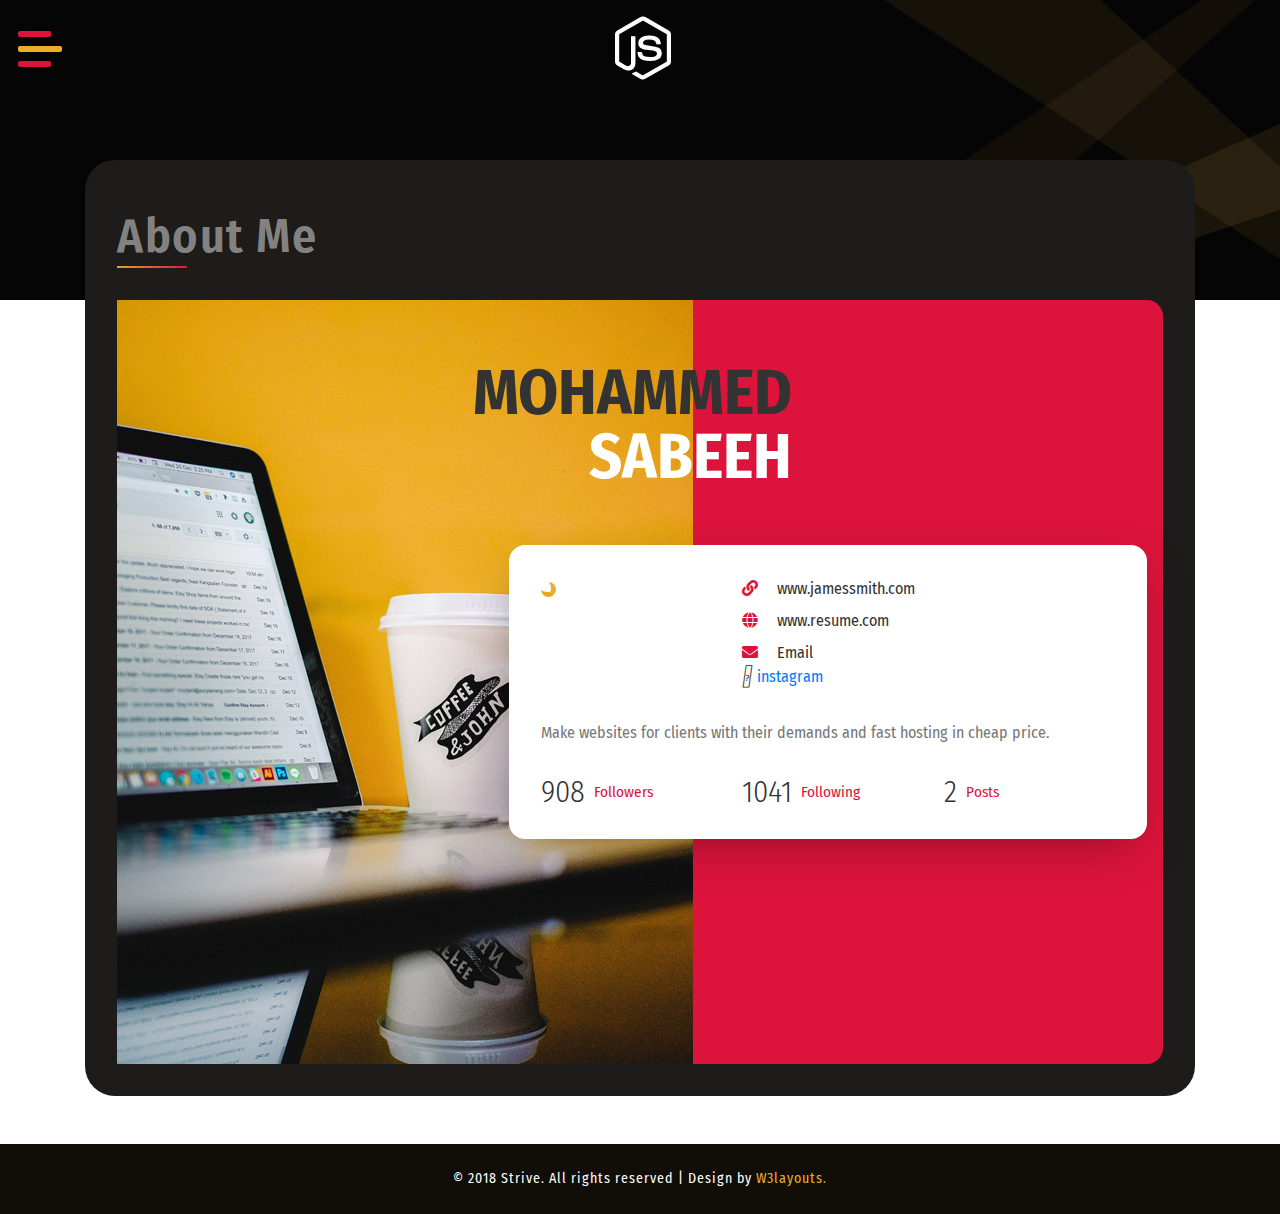
==== about.html @ 74594234 "Add files via upload" ====
<!--Author: W3layouts
Author URL: http://w3layouts.com
License: Creative Commons Attribution 3.0 Unported
License URL: http://creativecommons.org/licenses/by/3.0/
-->

<!DOCTYPE html>
<html lang="zxx">

<head>
    <title>Strive Personal Category Bootstrap Responsive website Template | About :: w3layouts</title>
    <meta name="viewport" content="width=device-width, initial-scale=1">
    <meta charset="utf-8" />
    <meta name="keywords" content="Strive Responsive web template, Bootstrap Web Templates, Flat Web Templates, Android Compatible web template, 
	SmartPhone Compatible web template, free WebDesigns for Nokia, Samsung, LG, Sony Ericsson, Motorola web design" />
    <script>
        addEventListener("load", function () {
            setTimeout(hideURLbar, 0);
        }, false);

        function hideURLbar() {
            window.scrollTo(0, 1);
        }
    </script>
    <!-- Custom Theme files -->
    <link href="css/bootstrap.css" type="text/css" rel="stylesheet" media="all">
    <link href="css/style.css" type="text/css" rel="stylesheet" media="all">
    <!-- nav -->
    <link href="css/menufullpage.css" rel="stylesheet">
    <!-- font-awesome icons -->
    <link href="css/fontawesome-all.min.css" rel="stylesheet">
    <!-- //Custom Theme files -->
    <!-- online-fonts -->
    <link href="//fonts.googleapis.com/css?family=Fira+Sans+Condensed:100,100i,200,200i,300,300i,400,400i,500,500i,600,600i,700,700i,800,800i,900,900i"
        rel="stylesheet">
    <!-- //online-fonts -->
</head>

<body>
    <!-- inner banner -->
    <div class="inner-banner-agile">
        <!-- header -->
        <header>
            <!--nav -->
            <a href="#menu" class="menu-link">
                <span>toggle menu</span>
            </a>
            <nav id="menu" class="panel">
                <ul>
                    <li>
                        <a href="index.html">Home</a>
                    </li>
                    <li>
                        <a href="about.html" class="active">About</a>
                    </li>
                    <li>
                        <a href="skills.html">Skills</a>
                    </li>
                    <li>
                        <a href="services.html">Services</a>
                    </li>
                    <li>
                        <a href="portfolio.html">Portofolio</a>
                    </li>
                    <li>
                        <a href="contact.html">contact</a>
                    </li>
                </ul>
            </nav>
            <!-- //nav -->
            <!-- logo -->
            <div class="logo_wthree">
                <a href="index.html">
                    <i class="fab fa-node-js"></i>
                </a>
            </div>
            <!-- //logo -->
        </header>
        <!-- //header -->
    </div>
    <!-- inner banner -->
    <!-- about -->
    <section class="main-sec-w3 pb-sm-5 about-bot-w3l">
        <div class="container">
            <div class="wthree-inner-sec  about-bot-w3ls">
                <div class="sec-head">
                    <h1 class="sec-title-w3 text-capitalize">about me</h1>
                    <span class="block"></span>
                </div>
                <div class="about_w3l position-relative">
                    <div class="profile-wrapper">
                        <div class="profile-image">
                            <img src="images/about.jpg" alt="about _image" class="img-fluid" />
                        </div>
                        <h2 class="profile-title">MOHAMMED
                            <span>SABEEH</span>
                        </h2>
                        <div class="profile-info">
                            <div class="content">
                                <div class="row  pro-contact">
                                    <div class="col-4">
                                        <img src="images/profile.JPEG" alt="" class="rounded-circle img-fluid">
                                    </div>
                                    <div class="col-sm-8  my-auto">
                                        <div class="link_about">
                                            <i class="fa fa-link" aria-hidden="true"></i>
                                            <a href="http://jamessmith.com" target="_blank">www.jamessmith.com</a>
                                        </div>
                                        <div class="link_about my-2">
                                            <i class="fa fa-globe" aria-hidden="true"></i>
                                            <a href="#">www.resume.com</a>
                                        </div>
                                        <div class="link_about">
                                            <i class="fa fa-envelope" aria-hidden="true"></i>
                                            <a href="sabeehup@gmail.com">Email</a>
                                        </div>

                                        <div>
                                            
                                            <i id="instagram" class="fa-brands fa-instagram" aria-hidden="true"></i>
                                            <a href="https://www.instagram.com/sabee_sha/">instagram</a>
                                        </div>
                                    </div>
                                </div>
                                <p>Make websites for clients with their demands and fast hosting in cheap price.  </p>

                                <div class="stats">
                                    <div class="row">
                                        <div class="col-4 stat">
                                            <span class="number">908</span> Followers
                                        </div>
                                        <div class="col-4 stat">
                                            <span class="number">1041</span> Following
                                        </div>
                                        <div class="col-4 stat">
                                            <span class="number">2</span> Posts
                                        </div>
                                    </div>
                                </div>
                            </div>
                        </div>
                    </div>
                </div>
            </div>
        </div>
    </section>
    <!-- //about -->
    <!-- footer -->
    <footer>
        <div class="cpy-right text-center py-4">
            <p class="text-white">© 2018 Strive. All rights reserved | Design by
                <a href="http://w3layouts.com"> W3layouts.</a>
            </p>
        </div>
    </footer>
    <!-- //footer -->
    <!-- js -->
    <script src="js/jquery-2.2.3.min.js"></script>
    <!-- //js -->
    <!-- few java snippets-->
    <script src="js/strive.js"></script>
    <!-- //few java snippets-->
    <!-- nav -->
    <script src="js/menuFullpage.min.js"></script>
    <!-- //nav -->
    <!-- smooth scroll -->
    <script src="js/SmoothScroll.min.js "></script>
    <!-- Bootstrap Core JavaScript -->
    <script src="js/bootstrap.js"></script>
</body>

</html>
---- css/style.css ----
/*--Author: W3Layouts
	Author URL: http://w3layouts.com
	License: Creative Commons Attribution 3.0 Unported
	License URL: http://creativecommons.org/licenses/by/3.0/
 --*/

body {
    margin: 0;
    font-family: 'Fira Sans Condensed', sans-serif;
    background: #fff;
}

body a,
.slider-info a {
    transition: 0.5s all;
    -webkit-transition: 0.5s all;
    -moz-transition: 0.5s all;
    -o-transition: 0.5s all;
    -ms-transition: 0.5s all;
    text-decoration: none;
    outline: none;
}

h1,
h2,
h3,
h4,
h5,
h6 {
    margin: 0;
    font-family: 'Fira Sans Condensed', sans-serif;
}

p {
    margin: 0;
    color: #777;
    font-size: 1em;
    line-height: 1.6;
}

ul {
    margin: 0;
    padding: 0;
}

ul {
    list-style-type: none;
}

body a:hover {
    text-decoration: none;
}

body a:focus {
    outline: none;
    text-decoration: none;
}

/* nav */

header {
    position: relative;
}

.logo_wthree a {
    color: #fff;
    letter-spacing: 1px;
    border: 1px solid transparent;
    position: absolute;
    top: 15px;
    display: block;
    left: 48%;
    text-transform: capitalize;
    width: auto;
    z-index: 1;
}

.logo_wthree a i {
    font-size: 4em;
}

/* /nav */

.block {
    width: 70px;
    display: block;
    height: 2px;
    background: #dba539;
    background: -moz-linear-gradient(-45deg, #e55d87 0%, #5fc3e4 100%);
    background: -webkit-linear-gradient(-45deg, #dba539 0%, #dc143c 100%);
    background: linear-gradient(135deg, #dba539 0%, #dc143c 100%);
}

/* banner */

.layer {
    background: rgba(25, 98, 106, 0.23);
    background: rgba(0, 0, 0, 0.39);
    padding: 19vw 0 0;
    min-height: 100vh;
}

.agile_banner.bg1 {
    background: url(../images/banner.JPEG) center no-repeat;
    background-size: cover;
    -webkit-background-size: cover;
    -moz-background-size: cover;
    -o-background-size: cover;
    -ms-background-size: cover;
    background-size: cover;
}

.agile_banner.bg2 {
    background: url(../images/bg2.jpg) center no-repeat;
    background-size: cover;
    -webkit-background-size: cover;
    -moz-background-size: cover;
    -o-background-size: cover;
    -ms-background-size: cover;
    background-size: cover;
}

.agile_banner.bg3 {
    background: url(../images/bg3.jpg) center no-repeat;
    background-size: cover;
    -webkit-background-size: cover;
    -moz-background-size: cover;
    -o-background-size: cover;
    -ms-background-size: cover;
    background-size: cover;
}

.agile_banner.bg4 {
    background: url(../images/bg4.jpg) center no-repeat;
    background-size: cover;
    -webkit-background-size: cover;
    -moz-background-size: cover;
    -o-background-size: cover;
    -ms-background-size: cover;
    background-size: cover;
}

.banner_text_wthree h1,
.banner_text_wthree h2 {
    text-transform: uppercase;
    color: rgba(212, 209, 209, 0.59);
    letter-spacing: 3px;
    font-size: 2.5em;
}

ul.list-inline.bnr_list_w3 li a,
a.btn-slide {
    text-transform: capitalize;
    letter-spacing: 1px;
    font-size: 1.1em;
    background: rgba(0, 0, 0, 0.46);
    padding: 0.5em 2em;
    border: 1px solid transparent;
    font-weight: 300;
}

ul.list-inline.bnr_list_w3 li a:hover,
a.btn-slide:hover {
    -webkit-transition: border 3s ease;
    -moz-transition: border 3s ease;
    -o-transition: border 3s ease;
    -ms-transition: border 3s ease;
    transition: border 3s ease;
    border: 1px solid #fff;
}

.bg-dark {
    background-color: #171209 !important;
}

/* //banner */

/* type writer */

#text {
    font-size: 2.3em;
    color: #edad29;
    letter-spacing: 1px;
}

span.banner_text_w3ls {
    border-right: .05em solid;
    animation: caret 1s steps(1) infinite;
}

@keyframes caret {
    50% {
        border-color: transparent;
    }
}

/* //type writer */

/* inner banner */

.inner-banner-agile {
    background: url(../images/bg.jpg) no-repeat center;
    background-size: cover;
    min-height: 300px;
}

.inner-banner-agile.skillset {
    background: #dc143c url(../images/bg.png) center no-repeat;
    background-size: cover;
}

.inner-banner-agile.banner-port {
    background: #e64c3e;
}

.inner-banner-agile.services {
    background: #19adf2;
}

.inner-banner-agile.contact-bg {
    background: #fbcf4a url(../images/bg.png) center no-repeat;
    background-size: cover;
}

.wthree-inner-sec {
    background: #1d1c1b;
    margin-top: -140px;
    border-radius: 30px;
    padding: 2em;
}

.wthree-inner-sec.skills-bg {
    background: #1d1c1b url(../images/skills.jpg) no-repeat center;
    background-size: cover;
}

.sec-head {
    margin: 1em 0 2em;
}

h1.sec-title-w3 {
    color: rgba(212, 209, 209, 0.59);
    font-size: 3em;
    font-weight: 600;
    letter-spacing: 1.5px;
}

/* //inner banner */

/* portfolio */

.portfolio-categ li {
    color: #333;
    cursor: pointer;
    display: inline-block;
    padding: 7px 15px;
    font-size: 1em;
    margin: 0 0.4em;
    letter-spacing: 1px;
    text-transform: capitalize;
    background: #000;
}

.portfolio-item2 a {
    cursor: zoom-in;
}

.portfolio-categ li a {
    color: #777;
}

.image-block {
    display: block;
    position: relative;
}

.portfolio-area li {
    float: left;
    list-style-type: none;
    overflow: hidden;
    max-width: 261px;
}

.home-portfolio-text {
    margin-top: 10px;
}

.portfolio-categ li.active {
    background: #dc143c;
    color: #fff;
}

.portfolio-categ li.active a {
    color: #fff;
}

/* //portfolio */

/* contact */

.form-wrapper {
    background-color: #fff;
    color: #34495e;
    margin: 10px 0;
    padding: 3em;
    -webkit-box-sizing: border-box;
    -moz-box-sizing: border-box;
    box-sizing: border-box;
}

input:focus {
    outline: none;
}

/* TEXT INPUTS */

.text-input {
    width: 100%;
    border: none;
    border-bottom: 1px solid #1d1c1b;
    margin: 0;
    padding: 5px 15px;
    font-family: 'Fira Sans Condensed', sans-serif;
    color: #34495e;
    -webkit-box-sizing: border-box;
    -moz-box-sizing: border-box;
    box-sizing: border-box;
}

/* CHECKBOX INPUTS */

input[type="checkbox"] {
    display: none;
}

input[type="checkbox"]:checked+.checkbox-label {
    background-color: #dba539;
    color: #fff;
    -webkit-transition: all 0.3s ease-in-out;
    -o-transition: all 0.3s ease-in-out;
    transition: all 0.3s ease-in-out;
}

.checkbox-label {
    display: block;
    padding: 30px 0;
    border: 1px solid #d4d4d4;
    color: #34495e;
    cursor: pointer;
}

.text,
.icon {
    display: block;
    padding: 5px 0;
    text-align: center;
}

/* RANGE INPUT */

input[type=range] {
    -webkit-appearance: none;
    width: 100%;
    background: transparent;
    cursor: pointer;
}

input[type=range]::-webkit-slider-thumb {
    -webkit-appearance: none;
}

input[type=range]:focus {
    outline: none;
}

input[type=range]::-ms-track {
    width: 100%;
    cursor: pointer;
    background: transparent;
    border-color: transparent;
    color: transparent;
}

input[type=range]::-webkit-slider-thumb {
    -webkit-appearance: none;
    border: none;
    height: 16px;
    width: 16px;
    border-radius: 50%;
    background: #34495e;
    margin-top: -4px;
}

input[type=range]::-moz-range-thumb {
    -webkit-appearance: none;
    border: none;
    height: 16px;
    width: 16px;
    border-radius: 50%;
    background: #34495e;
    margin-top: -4px;
}

input[type=range]::-ms-thumb {
    -webkit-appearance: none;
    border: none;
    height: 16px;
    width: 16px;
    border-radius: 50%;
    background: #34495e;
    margin-top: -4px;
}

input[type=range]::-webkit-slider-runnable-track {
    width: 100%;
    height: 5px;
    background: #ddd;
    border: none;
    border-radius: 3px;
}

input[type=range]::-moz-range-track {
    width: 100%;
    height: 5px;
    background: #ddd;
    border: none;
    border-radius: 3px;
}

input[type=range]::-ms-track {
    width: 100%;
    height: 5px;
    background: #ddd;
    border: none;
    border-radius: 3px;
}

/* TEXTAREA */

.message h2 {
    background-color: #1d1c1b;
    color: #fff;
    font-size: 1em;
    padding: 10px 15px;
}

#t1 {
    width: 100%;
    height: 100px;
    border: 1px solid #1d1c1b;
    margin: 0;
    padding: 15px;
    font-family: 'Fira Sans Condensed', sans-serif;
    color: #34495e;
    -webkit-box-sizing: border-box;
    -moz-box-sizing: border-box;
    box-sizing: border-box;
}

#t1:focus {
    outline: none;
}

/* SUBMIT BUTTON */

.submit {
    border: 1px solid #1d1c1b;
    color: #000;
    background-color: #fff;
    overflow: hidden;
    cursor: pointer;
    display: inline-block;
    padding: 8px 25px;
    position: relative;
    -webkit-transition: all 0.3s ease-in-out;
    -o-transition: all 0.3s ease-in-out;
    transition: all 0.3s ease-in-out;
}

.submit:hover {
    background-color: #1d1c1b;
    color: #fff;
    padding: 0.5em 3em;
}

/* //contact */

/* about */

.profile-image {
    border-radius: 1em;
    background-color: #dc143c;
}

.profile-title {
    display: block;
    position: absolute;
    top: 8%;
    left: 34%;
    color: #333;
    z-index: 2;
    font-weight: 700;
    font-size: 4.5em;
    line-height: 1em;
    margin: 0;
}

.profile-title span {
    display: block;
    text-align: right;
    color: #fff;
    margin-left: 1.5em;
}

.profile-info {
    position: absolute;
    top: 30%;
    width: 61%;
    padding: 2rem 2rem;
    right: 0;
    margin: 1rem;
    border-radius: 1em;
    background: #fff;
    /* -webkit-box-shadow: 0px 15px 50px -13px rgba(0,0,0,0.34); */
    -moz-box-shadow: 0px 15px 50px -13px rgba(0, 0, 0, 0.34);
    box-shadow: 0px 15px 50px -13px rgba(0, 0, 0, 0.34);
}

.profile-info:before,
.profile-info:after {
    position: absolute;
    width: 50%;
    height: 20px;
    content: ' ';
    left: 25px;
    bottom: 30px;
    transform: skew(-7deg) rotate(-3deg);
    box-shadow: 0 30px 2px 7px rgba(0, 0, 0, 0.3);
    z-index: -1;
}

.profile-info:after {
    left: auto;
    right: 25px;
    transform: skew(4deg) rotate(3deg);
}

.profile-info .content h3 {
    text-transform: uppercase;
    color: #dc143c;
    letter-spacing: 0.2em;
}

.profile-info .content p {
    font-weight: 400;
    margin: 2rem 0;
    line-height: 1.5;
}

.profile-info .content .link_about a {
    color: #333;
}

.profile-info .content .link_about i {
    color: #dc143c;
    margin-right: 4%;
}

.profile-info .content .link_about a:hover,
.profile-info .content .link_about a:visited {
    text-decoration: none;
    color: inherit;
    transition: color 0.25s;
}

.profile-info .content .link_about a:hover,
.profile-info .content .link_about a:visited:hover {
    color: #dc143c;
    transition: color 0.25s;
}

.profile-info .stats .stat {
    color: #dc143c;
    font-size: 0.95em;
    line-height: 2;
}

.profile-info .stats .stat .number {
    font-size: 2em;
    font-weight: 300;
    font-family: 'Fira Sans Condensed', sans-serif;
    line-height: 100%;
    color: #333;
    vertical-align: top;
    margin-right: 3%;
}

.content img {
    border-radius: 50% !important;
    border-color: #000;
    padding: 5px;
    border-bottom: 5px solid #e9a422;
    border-right: 5px solid #efab2e;
}

/* //about */

/* skills */

.wthree-inner-sec.skills-bg h4 {
    color: #333;
}

/* Table */

#data-table {
    border: none;
    /* Turn off all borders */
    border-top: 1px solid #ccc;
    width: 60%;
}

#data-table th,
#data-table td {
    border: none;
    /* Turn off all borders */
    border-bottom: 1px solid #ccc;
    margin: 0;
    padding: 10px;
    text-align: left;
}

/* Toggle */

.toggles {
    background: #ebebeb;
    color: #545454;
    height: 20px;
    padding: 15px;
}

.toggles p {
    margin: 0;
}

.toggles a {
    background: #222;
    border-radius: 3px;
    color: #fff;
    display: block;
    float: left;
    margin: 0 10px 0 0;
    padding: 0 6px;
    text-decoration: none;
}

.toggles a:hover {
    background: #666;
}

#reset-graph-button {
    float: right;
}

/* Graph */

/* Containers */

#wrapper {
    margin: 25px auto;
    width: 60%;
}

#figure {
    position: relative;
}

#figure ul {
    list-style: none;
    margin: 0;
    padding: 0;
}

.graph {
    height: 283px;
    position: relative;
}

/* Legend */

.legend {
    background: #f0f0f0;
    border-radius: 4px;
    bottom: 0;
    position: absolute;
    text-align: left;
    width: 540px;
}

.legend li {
    display: block;
    float: left;
    height: 20px;
    margin: 0;
    padding: 10px 30px;
    width: 120px;
}

.legend span.icon {
    background-position: 50% 0;
    border-radius: 2px;
    display: block;
    float: left;
    height: 16px;
    margin: 2px 10px 0 0;
    width: 16px;
}

/* X-Axis */

.x-axis {
    bottom: 7px;
    color: #555;
    position: absolute;
    text-align: center;
    width: 100%;
}

.x-axis li {
    float: left;
    margin: 0 15px;
    padding: 5px 0;
    width: 14%;
}

.x-axis li span {
    float: left;
    color: #333;
    background: #fff;
    padding: 0 9px;
    font-weight: 600;
    font-size: 14px;
}

/* Y-Axis */

.y-axis {
    color: #555;
    position: absolute;
    text-align: right;
    width: 100%;
}

.y-axis li {
    border-top: 1px solid #ccc;
    display: block;
    height: 62px;
    width: 100%;
}

.y-axis li span {
    display: block;
    margin: -10px 0 0 -60px;
    padding: 0 10px;
    width: 40px;
    color: #000;
    font-size: 1em;
    font-weight: 600;
}

/* Graph Bars */

.bars {
    height: 249px;
    position: absolute;
    width: 100%;
    z-index: 10;
}

.bar-group {
    float: left;
    height: 100%;
    margin: 0 15px;
    position: relative;
    width: 14%;
}

.bar {
    border-radius: 3px 3px 0 0;
    bottom: 0;
    cursor: pointer;
    height: 0;
    position: absolute;
    text-align: center;
    width: 24px;
}

.bar span {
    background: #fefefe;
    border-radius: 3px;
    left: -8px;
    display: none;
    margin: 0;
    position: relative;
    text-shadow: rgba(255, 255, 255, 0.8) 0 1px 0;
    width: 40px;
    z-index: 20;
    -webkit-box-shadow: rgba(0, 0, 0, 0.6) 0 1px 4px;
    box-shadow: rgba(0, 0, 0, 0.6) 0 1px 4px;
}

.bar:hover span {
    display: block;
    margin-top: -25px;
}

#data-table.js {
    display: none;
}

.bar span {
    background: #fefefe;
}

.fig0 {
    background: #edad29;
    box-shadow: 5px -2px 1px rgba(17, 13, 7, 0.63);
}

/* //skills */

.wthree-inner-sec.services-bg {
    background: rgba(255, 255, 255, 0.12);
}

.services-box {
    margin-bottom: 20px;
    border-bottom: 1px dashed #dfe0e1;
    padding: 20px 0;
    transition: all 1s;
    -moz-transition: all 1s;
    /* Firefox 4 */
    -webkit-transition: all 1s;
    /* Safari and Chrome */
    -o-transition: all 1s;
    /* Opera */
}

.services-box:hover {
    background: #f2f2f2;
    transition: all 1s;
    -moz-transition: all 1s;
    /* Firefox 4 */
    -webkit-transition: all 1s;
    /* Safari and Chrome */
    -o-transition: all 1s;
    /* Opera */
}

.services-box:hover i {
    background: transparent;
    border-radius: 100px;
    color: #dc143c;
}

.icon i {
    width: 70px;
    height: 70px;
    color: #dc143c;
    border-radius: 50%;
    line-height: 70px;
    text-align: center;
    font-size: 26px;
    transition: all 1s;
    -moz-transition: all 1s;
    -webkit-transition: all 1s;
    -o-transition: all 1s;
}

.service-content {
    margin-left: 1em;
}

.service-content h4,
.service-content h2 {
    font-size: 20px;
    font-weight: 600;
    line-height: 35px;
    margin-bottom: 0.5em;
}

.service-txt h5 {
    text-transform: capitalize;
    font-size: 2.5em;
    color: #000;
    letter-spacing: 1px;
    font-weight: 300;
    line-height: 1.5;
}

.service-txt h5 span {
    background: #19adf2;
    font-weight: 600;
    color: #fff;
    padding: 0 4px;
}

/* //services */

.cpy-right {
    background: #110d07;
}

.cpy-right p,
.cpy-right a {
    color: #edad29;
    font-size: 14px;
    letter-spacing: 1px;
}

/* -- Responsive code -- */
@media screen and (max-width: 1366px) {
    .profile-title {
        font-size: 4em;
    }
}

@media screen and (max-width: 1280px) {
    #menu ul {
        margin-top: 100px;
    }
}

@media screen and (max-width: 1080px) {
    .profile-title {
        font-size: 3.8em;
        top: 12%;
    }
}

@media screen and (max-width: 1050px) {}

@media screen and (max-width: 1024px) {
    h1.sec-title-w3 {
        color: rgba(212, 209, 209, 0.59);
        font-size: 2.5em;
    }
    .service-txt h5 {
        font-size: 2em;
        letter-spacing: 0px;
    }
}

@media screen and (max-width: 991px) {
    .inner-banner-agile {
        min-height: 260px;
    }
    #wrapper {
        width: 80%;
    }
    .profile-info {
        width: 85%;
    }
    .service-txt h5 {
        font-size: 1.8em;
    }
    .portfolio-categ li {
        padding: 7px 13px;
        margin: 0 0.4em 0 0;
    }
    .portfolio-area li {
        max-width: 208px;
    }
}

@media screen and (max-width: 900px) {
    h1.sec-title-w3 {
        letter-spacing: 1px;
    }
    .checkbox-label {
        padding: 15px 0;
    }
    .icon i {
        width: 50px;
        height: 50px;
        line-height: 50px;
    }
    .layer {
        padding: 26vw 0 0;
    }
    .agile_banner.bg1 {
        background-position: right;
    }
}

@media screen and (max-width: 800px) {
    .profile-title {
        font-size: 3.2em;
        top: 12%;
    }
    .banner_text_wthree h1,
    .banner_text_wthree h2 {
        letter-spacing: 1px;
        font-size: 2.2em;
    }
}

@media screen and (max-width: 768px) {
    #text {
        font-size: 2em;
    }
}

@media screen and (max-width: 736px) {
    h1.sec-title-w3 {
        font-size: 2.2em;
    }
    .bar-group,
    .x-axis li {
        width: 10%;
    }
    .profile-info {
        top: 28%;
        width: 100%;
        right: -15px;
    }
    .profile-title {
        font-size: 3em;
        top: 6%;
    }
    .portfolio-categ li {
        margin: 0.4em;
        font-size: 0.9em;
    }
    .portfolio-area li {
        max-width: 148px;
    }
    .layer {
        padding: 34vw 0 0;
    }
}

@media screen and (max-width: 667px) {
    .inner-banner-agile {
        min-height: 220px;
    }
    .wthree-inner-sec {
        margin-top: -90px;
        padding: 1.5em;
    }
    .service-txt h5 {
        font-size: 1.6em;
        margin-top: 2em;
    }
}

@media screen and (max-width: 640px) {
    .profile-title {
        font-size: 2.8em;
    }
    .layer {
        padding: 40vw 0 0;
    }
}

@media screen and (max-width: 568px) {
    h1.sec-title-w3 {
        font-size: 2em;
    }
    .form-wrapper {
        padding: 2em;
    }
    .about-bot-w3l {
        padding-bottom: 3em;
    }
    .profile-info {
        top: 20%;
    }
    .layer {
        padding: 43vw 3vw 0;
    }
}

@media screen and (max-width: 480px) {
    .wthree-inner-sec {
        margin-top: -90px;
        padding: 1em;
    }
    .bar-group {
        margin: 0 0 0 30px;
    }
    .y-axis li span {
        margin: -10px 0 0 -33px;
    }
    .profile-title {
        font-size: 2.5em;
    }
    .profile-info {
        top: 22%;
    }
    .wthree-inner-sec.about-bot-w3ls {
        padding-bottom: 9em;
    }
    .portfolio-area li {
        max-width: 133px;
    }
    .portfolio-categ li {
        margin: 0.4em 0.4em 0.4em 0;
    }
    #text {
        font-size: 1.8em;
        height: 90px;
    }
    .layer {
        padding: 50vw 3vw 0;
    }
}

@media screen and (max-width: 414px) {
    ul.list-inline.bnr_list_w3 li a,
    a.btn-slide {
        padding: 0.5em 1em;
    }
    .bar-group,
    .x-axis li {
        width: 7%;
    }
    .row.pro-contact {
        display: block;
    }
    .wthree-inner-sec.about-bot-w3ls {
        padding-bottom: 13em;
    }
    .profile-info .stats .stat .number {
        font-size: 1.8em;
    }
    .service-txt h5 {
        font-size: 1.4em;
    }
    .portfolio-area li {
        max-width: 167px;
    }
    .layer {
        padding: 58vw 3vw 0;
    }
}

@media screen and (max-width: 384px) {
    .form-wrapper {
        padding: 1em;
    }
    .bar-group,
    .x-axis li {
        width: 5%;
    }
    .profile-info.row {
        display: block;
    }
    .link_about {
        margin-top: 1em;
    }
    
    .profile-info {
        padding: 2rem 1rem;
    }
    .wthree-inner-sec.about-bot-w3ls {
        padding-bottom: 17em;
    }
    .profile-title {
        font-size: 2.2em;
    }
    .portfolio-categ li {
        margin: 0 0.2em 0.2em 0;
        font-size: 0.85em;
    }
    .portfolio-area li {
        max-width: 304px;
    }
    .banner_text_wthree h1, .banner_text_wthree h2 {
        font-size: 1.85em;
    }
}

@media screen and (max-width: 375px) {
    .portfolio-categ li {
        letter-spacing: 0.5px;
    }
    #text {
        font-size: 1.6em;
    }
    .logo_wthree a i {
        font-size: 3.5em;
    }
}

@media screen and (max-width: 320px) {
    .banner_text_wthree h1, .banner_text_wthree h2 {
        font-size: 1.6em;
    }
    #text {
        font-size: 1.4em;
    }
    #wrapper {
        width: 90%;
    }
    .profile-title {
        font-size: 1.8em;
        top: 3%;
        left: 27%;
    }
    .wthree-inner-sec.about-bot-w3ls {
        padding-bottom: 24em;
    }
    .cpy-right {
        padding: 1rem;
    }
    .service-content h4,
    .service-content h2 {
        font-size: 18px;
    }
    .portfolio-categ li {
        letter-spacing: 0px;
    }
    ul.list-inline.bnr_list_w3 li a, a.btn-slide {
        padding: 0.5em 0.4em;
        font-size: 1em;
    }
    .layer {
        padding: 75vw 3vw 0;
    }
}

/* -- //Responsive code -- */
---- css/menufullpage.css ----
/* ==========================
   MENU FULLPAGE CSS
========================== */

.panel {
    position: fixed;
    left: -100%;
    /*left or right and the width of your navigation panel*/
    width: 100%;
    /*should match the above value*/
}

.menu-link i {
    text-decoration: none;
    font-size: 40px;
    color: #fff;
}

#menu {
    background: rgba(33, 33, 33, 0.6);
    z-index: 998;
}

#menu ul {
    margin-top: 150px;
}

#menu li {
    text-align: center;
    transition: all 0.4s ease;
    padding: 20px 0;
}

#menu li a {
    color: #fff;
    font-size: 23px;
    letter-spacing: 1px;
    text-decoration: none;
    text-transform: uppercase;
    padding: 20px 0;
}

#menu li a.active {
    color: #edad29;
}

#menu li a:hover {
    color: #edad29;
}

.menu-link {
    z-index: 999;
    display: block;
    position: fixed;
    top: 0;
    left: 0;
    overflow: hidden;
    margin: 0;
    padding: 0;
    width: 80px;
    height: 80px;
    font-size: 0;
    text-indent: -9999px;
    -webkit-appearance: none;
    -moz-appearance: none;
    appearance: none;
    box-shadow: none;
    border-radius: none;
    border: none;
    cursor: pointer;
    -webkit-transition: background 0.3s;
    transition: background 0.3s;
    background-color: transparent;
}

.menu-link:focus {
    outline: none;
}

.menu-link span {
    display: block;
    position: absolute;
    top: 45px;
    left: 18px;
    right: 18px;
    height: 6px;
    border-radius: 2px;
    background: #edad29;
    -webkit-transition: background 0 0.3s;
    transition: background 0 0.3s;
}

.menu-link span::before,
.menu-link span::after {
    position: absolute;
    display: block;
    left: 0;
    width: 76%;
    height: 6px;
    border-radius: 2px;
    background-color: #dc143c;
    content: "";
    -webkit-transition-duration: 0.3s, 0.3s;
    transition-duration: 0.3s, 0.3s;
    -webkit-transition-delay: 0.3s, 0;
    transition-delay: 0.3s, 0;
}

.menu-link span::before {
    top: -15px;
    -webkit-transition-property: top, -webkit-transform;
    transition-property: top, transform;
}

.menu-link span::after {
    bottom: -15px;
    -webkit-transition-property: bottom, -webkit-transform;
    transition-property: bottom, transform;
}

/* active state, i.e. menu open */

.menu-open {
    background-color: transparent;
}

.menu-open span {
    background: none;
}

.menu-open span::before {
    top: 0;
    -webkit-transform: rotate(45deg);
    -ms-transform: rotate(45deg);
    transform: rotate(45deg);
}

.menu-open span::after {
    bottom: 0;
    -webkit-transform: rotate(-45deg);
    -ms-transform: rotate(-45deg);
    transform: rotate(-45deg);
}

.menu-open span::before,
.menu-open span::after {
    -webkit-transition-delay: 0, 0.5s;
    transition-delay: 0, 0.5s;
}

@media screen and (max-width: 1440px) {
    #menu ul {
        margin-top: 100px;
    }
}

@media screen and (max-width: 991px) {
    #menu li a {
        font-size: 20px;
    }
}

@media screen and (max-width:800px) {
    #menu li {
        padding: 15px 0;
    }
    #menu ul {
        margin-top: 140px;
    }
}

@media screen and (max-width:480px) {
    .menu-link {
        width: 70px;
    }

}
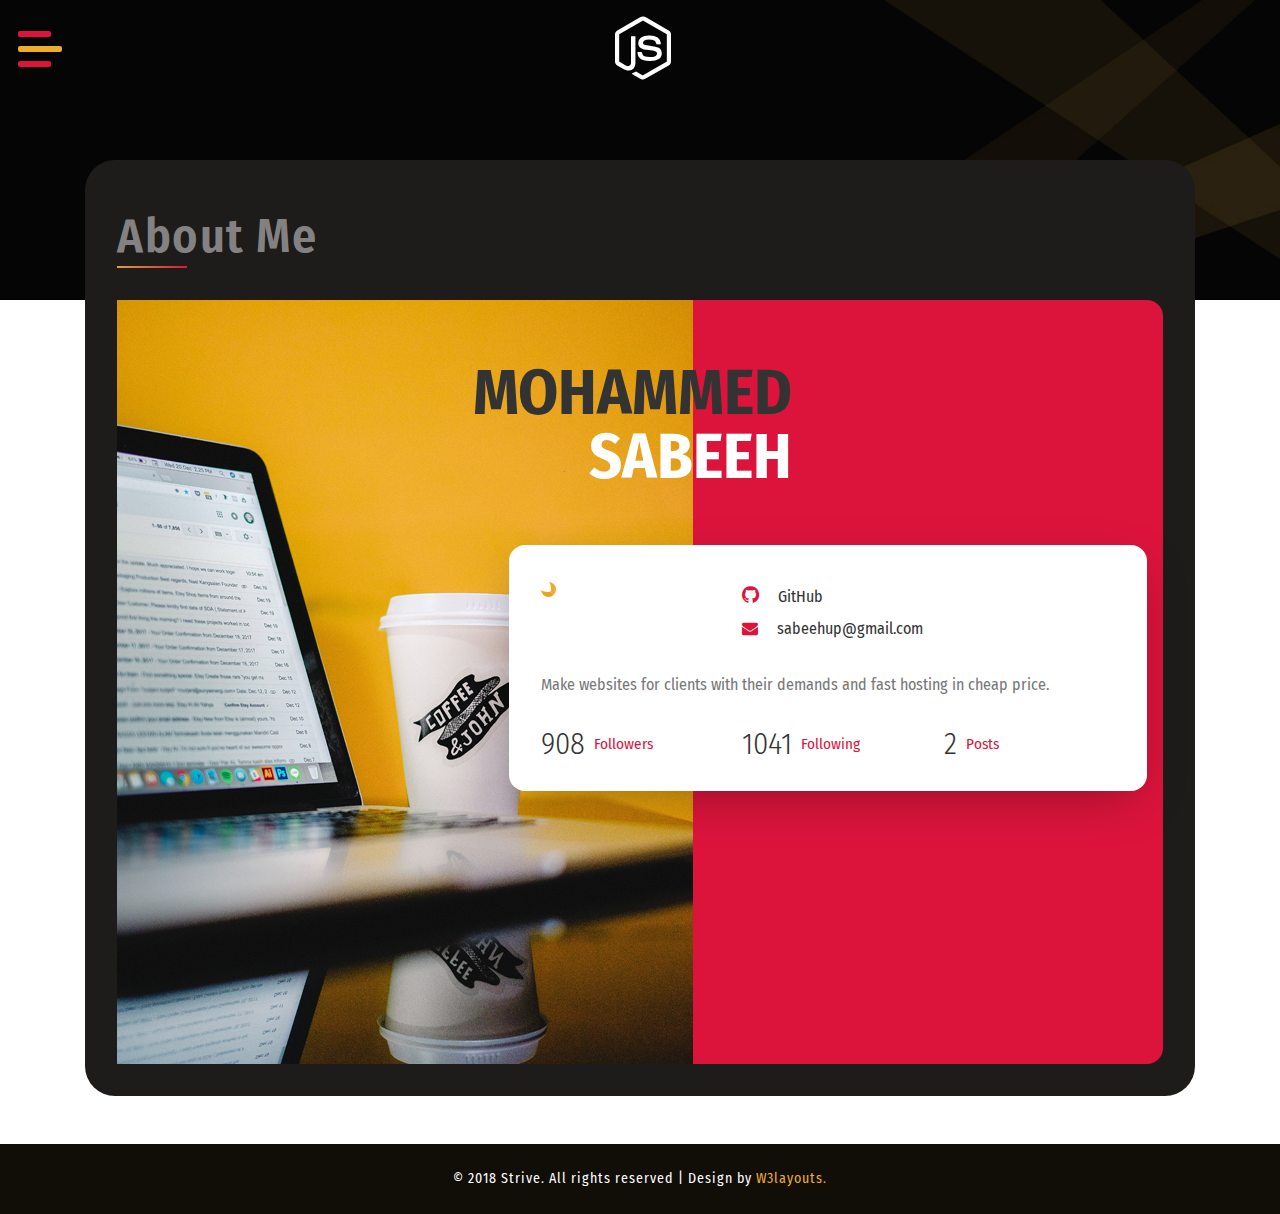
==== commit dec62643: ".." ====
--- a/about.html
+++ b/about.html
@@ -29,6 +29,7 @@
     <link href="css/menufullpage.css" rel="stylesheet">
     <!-- font-awesome icons -->
     <link href="css/fontawesome-all.min.css" rel="stylesheet">
+    <link rel="stylesheet" href="https://cdnjs.cloudflare.com/ajax/libs/font-awesome/4.7.0/css/font-awesome.min.css">
     <!-- //Custom Theme files -->
     <!-- online-fonts -->
     <link href="//fonts.googleapis.com/css?family=Fira+Sans+Condensed:100,100i,200,200i,300,300i,400,400i,500,500i,600,600i,700,700i,800,800i,900,900i"
@@ -102,24 +103,16 @@
                                         <img src="images/profile.JPEG" alt="" class="rounded-circle img-fluid">
                                     </div>
                                     <div class="col-sm-8  my-auto">
-                                        <div class="link_about">
-                                            <i class="fa fa-link" aria-hidden="true"></i>
-                                            <a href="http://jamessmith.com" target="_blank">www.jamessmith.com</a>
-                                        </div>
+                                      
                                         <div class="link_about my-2">
-                                            <i class="fa fa-globe" aria-hidden="true"></i>
-                                            <a href="#">www.resume.com</a>
+                                            <i class="fa fa-github" style="font-size:20px" aria-hidden="true"></i>
+                                            <a href="https://github.com/Sabeeh098">GitHub</a>
                                         </div>
                                         <div class="link_about">
                                             <i class="fa fa-envelope" aria-hidden="true"></i>
-                                            <a href="sabeehup@gmail.com">Email</a>
+                                            <a href="sabeehup@gmail.com">sabeehup@gmail.com</a>
                                         </div>
 
-                                        <div>
-                                            
-                                            <i id="instagram" class="fa-brands fa-instagram" aria-hidden="true"></i>
-                                            <a href="https://www.instagram.com/sabee_sha/">instagram</a>
-                                        </div>
                                     </div>
                                 </div>
                                 <p>Make websites for clients with their demands and fast hosting in cheap price.  </p>
